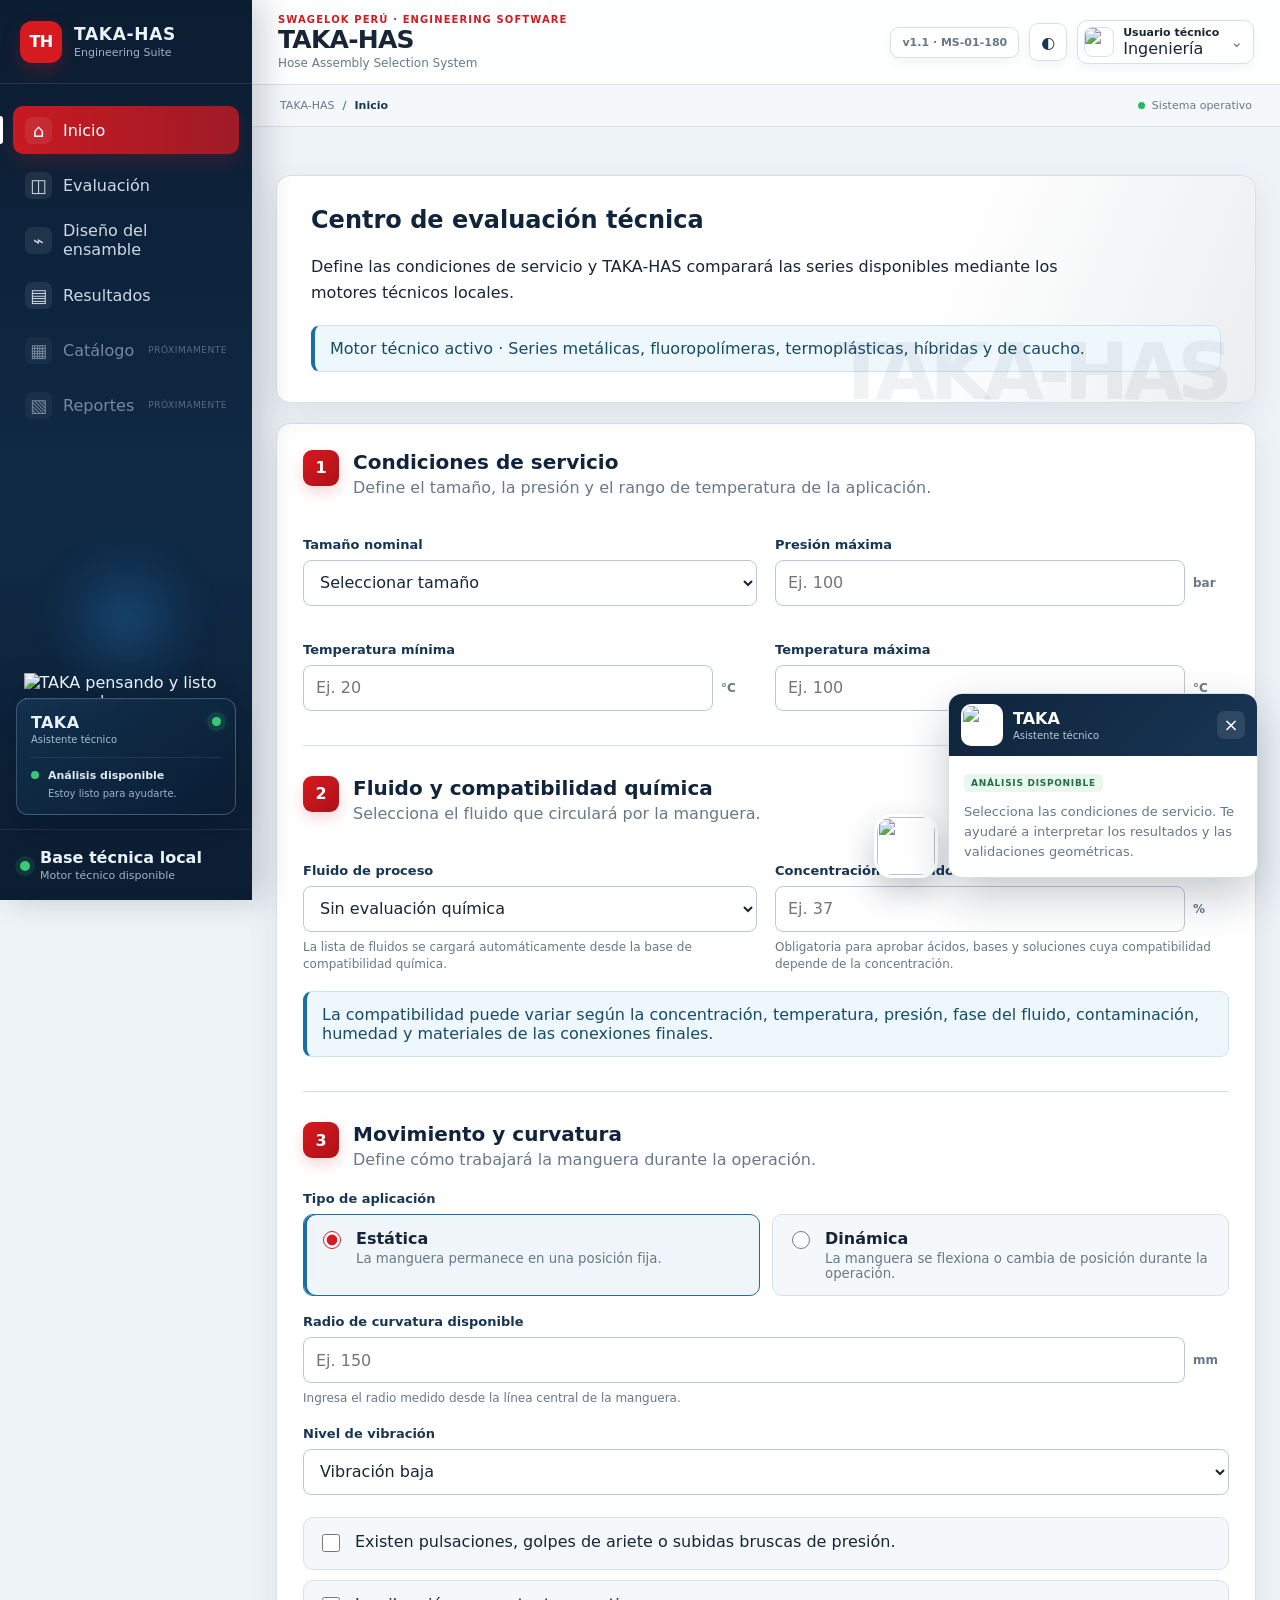
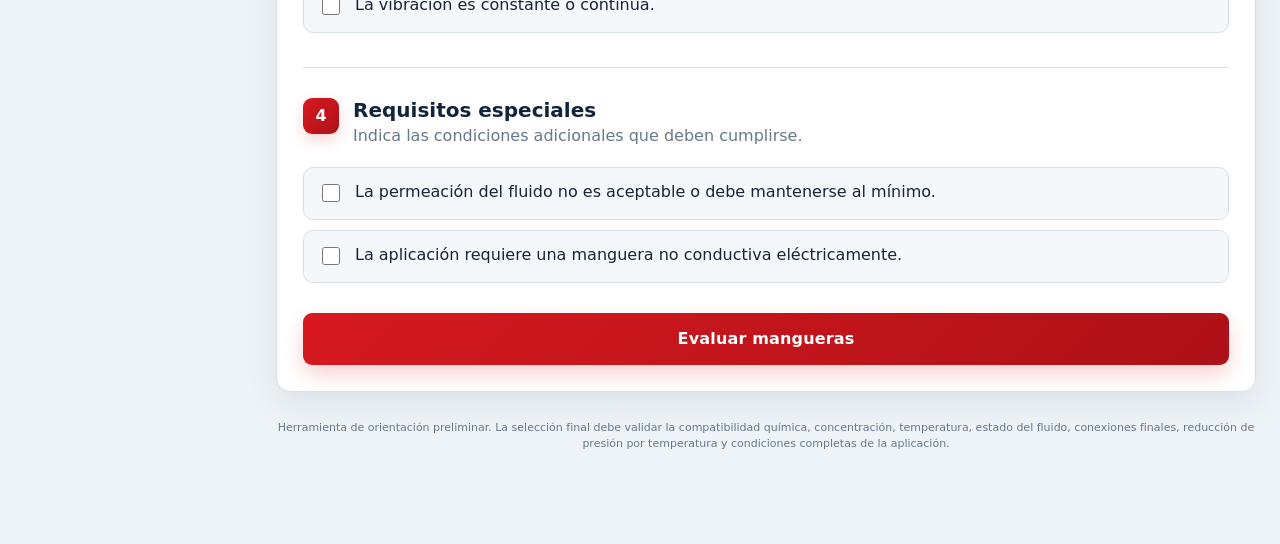
==== index.html @ 210eba78 "Add files via upload" ====
<!DOCTYPE html>
<html lang="es" data-theme="light">
<head>
  <meta charset="UTF-8" />
  <meta name="viewport" content="width=device-width, initial-scale=1.0" />
  <meta name="description" content="TAKA-HAS, sistema profesional para selección y diseño de ensambles de mangueras industriales Swagelok." />
  <title>TAKA-HAS | Hose Assembly Selection System</title>
  <meta name="theme-color" content="#0a1d2f" />
  <meta name="application-name" content="TAKA-HAS" />
  <meta name="apple-mobile-web-app-capable" content="yes" />
  <meta name="apple-mobile-web-app-status-bar-style" content="black-translucent" />
  <meta name="apple-mobile-web-app-title" content="TAKA-HAS" />
  <link rel="manifest" href="manifest.webmanifest" />
  <link rel="icon" href="assets/icons/icon-192.png" sizes="192x192" />
  <link rel="apple-touch-icon" href="assets/icons/icon-192.png" />
  <link rel="stylesheet" href="styles.css" />
</head>
<body>
  <div class="software-shell">
    <aside class="sidebar" aria-label="Navegación principal">
      <div class="sidebar-brand">
        <div class="brand-mark">TH</div>
        <div><strong>TAKA-HAS</strong><span>Engineering Suite</span></div>
      </div>
      <nav class="sidebar-nav">
        <button class="nav-item active" type="button" data-target="dashboard"><span class="nav-icon">⌂</span><span>Inicio</span></button>
        <button class="nav-item" type="button" data-target="hoseForm"><span class="nav-icon">◫</span><span>Evaluación</span></button>
        <button class="nav-item" type="button" data-target="geometryDesigner"><span class="nav-icon">⌁</span><span>Diseño del ensamble</span></button>
        <button class="nav-item" type="button" data-target="summaryCard"><span class="nav-icon">▤</span><span>Resultados</span></button>
        <button class="nav-item nav-item-disabled" type="button" aria-disabled="true"><span class="nav-icon">▦</span><span>Catálogo</span><small>Próximamente</small></button>
        <button class="nav-item nav-item-disabled" type="button" aria-disabled="true"><span class="nav-icon">▧</span><span>Reportes</span><small>Próximamente</small></button>
      </nav>

      <section class="sidebar-assistant" aria-label="TAKA, asistente técnico">
        <div class="sidebar-mascot-wrap">
          <span class="sidebar-mascot-glow" aria-hidden="true"></span>
          <img class="sidebar-mascot" src="assets/taka-thinking.png" alt="TAKA pensando y listo para ayudar" />
        </div>
        <div class="sidebar-assistant-card">
          <div class="sidebar-assistant-title">
            <div><strong>TAKA</strong><span>Asistente técnico</span></div>
            <span class="sidebar-assistant-dot" title="Asistente disponible"></span>
          </div>
          <p><strong>Análisis disponible</strong><span>Estoy listo para ayudarte.</span></p>
        </div>
      </section>

      <div class="sidebar-footer"><span id="sidebarConnectionDot" class="system-dot"></span><div><strong>Base técnica local</strong><span id="sidebarConnectionText">Motor técnico disponible</span></div></div>
    </aside>

    <div class="software-main">
      <header class="topbar">
        <div class="topbar-title">
          <button id="sidebarToggle" class="icon-button mobile-only" type="button" aria-label="Abrir navegación">☰</button>
          <div><p>SWAGELOK PERÚ · ENGINEERING SOFTWARE</p><h1>TAKA-HAS</h1><span>Hose Assembly Selection System</span></div>
        </div>
        <div class="topbar-actions">
          <span class="version-chip">v1.1 · MS-01-180</span>
          <button id="installAppButton" class="install-app-button hidden" type="button" title="Instalar TAKA-HAS">Instalar app</button>
          <button id="themeToggle" class="icon-button" type="button" aria-label="Cambiar tema" title="Cambiar tema">◐</button>
          <div class="user-menu-wrap">
            <button id="userMenuButton" class="user-chip" type="button" aria-haspopup="menu" aria-expanded="false">
              <span class="user-avatar"><img src="assets/taka-assistant.png" alt="Avatar de TAKA" /></span>
              <span class="user-identity"><strong id="userDisplayName">Usuario técnico</strong><span id="userDisplayRole">Ingeniería</span></span>
              <span class="user-chevron" aria-hidden="true">⌄</span>
            </button>
            <div id="userMenu" class="user-menu hidden" role="menu" aria-label="Menú de usuario">
              <div class="user-menu-profile">
                <span class="user-menu-avatar"><img src="assets/taka-assistant.png" alt="" /></span>
                <div><strong id="userMenuName">Usuario técnico</strong><span id="userMenuRole">Ingeniería</span><small>Perfil local de TAKA-HAS</small></div>
              </div>
              <div class="user-menu-separator"></div>
              <button id="editProfileButton" class="user-menu-item" type="button" role="menuitem"><span>◉</span><div><strong>Editar perfil</strong><small>Nombre y área de trabajo</small></div></button>
              <button id="userThemeButton" class="user-menu-item" type="button" role="menuitem"><span>◐</span><div><strong>Tema de interfaz</strong><small id="userThemeLabel">Cambiar a modo oscuro</small></div></button>
              <button id="aboutButton" class="user-menu-item" type="button" role="menuitem"><span>ⓘ</span><div><strong>Acerca de TAKA-HAS</strong><small>Versión y alcance técnico</small></div></button>
            </div>
          </div>
        </div>
      </header>

      <div class="workspace">
        <div class="breadcrumb-bar">
          <div><span>TAKA-HAS</span><b>/</b><strong id="currentModuleLabel">Inicio</strong></div>
          <span id="connectionStatus" class="workspace-status" role="status" aria-live="polite"><i></i><span id="connectionStatusText">Sistema operativo</span></span>
        </div>
        <main class="app-container">
    <section id="dashboard" class="card intro-card workspace-hero">
      <h2>Centro de evaluación técnica</h2>

      <p>
        Define las condiciones de servicio y TAKA-HAS comparará las series disponibles mediante los motores técnicos locales.
      </p>

      <div class="notice">
        Motor técnico activo · Series metálicas, fluoropolímeras, termoplásticas, híbridas y de caucho.
      </div>
    </section>

    <form id="hoseForm" class="card workspace-panel">
      <!-- PASO 1 -->
      <section class="form-section">
        <div class="section-heading">
          <span class="step">1</span>

          <div>
            <h2>Condiciones de servicio</h2>

            <p>
              Define el tamaño, la presión y el rango de temperatura
              de la aplicación.
            </p>
          </div>
        </div>

        <div class="form-grid">
          <div class="field">
            <label for="nominalSize">
              Tamaño nominal
            </label>

            <select
              id="nominalSize"
              name="nominalSize"
              required
            >
              <option value="">
                Seleccionar tamaño
              </option>

              <option value="1/8">
                1/8 pulg.
              </option>

              <option value="1/4">
                1/4 pulg.
              </option>

              <option value="3/8">
                3/8 pulg.
              </option>

              <option value="1/2">
                1/2 pulg.
              </option>

              <option value="3/4">
                3/4 pulg.
              </option>

              <option value="1">
                1 pulg.
              </option>

              <option value="1 1/4">
                1 1/4 pulg.
              </option>

              <option value="1 1/2">
                1 1/2 pulg.
              </option>

              <option value="2">
                2 pulg.
              </option>
            </select>
          </div>

          <div class="field">
            <label for="pressure">
              Presión máxima
            </label>

            <div class="input-unit">
              <input
                id="pressure"
                name="pressure"
                type="number"
                min="0"
                step="0.1"
                placeholder="Ej. 100"
                required
              />

              <span>bar</span>
            </div>
          </div>

          <div class="field">
            <label for="minimumTemperature">
              Temperatura mínima
            </label>

            <div class="input-unit">
              <input
                id="minimumTemperature"
                name="minimumTemperature"
                type="number"
                step="0.1"
                placeholder="Ej. 20"
                required
              />

              <span>°C</span>
            </div>
          </div>

          <div class="field">
            <label for="maximumTemperature">
              Temperatura máxima
            </label>

            <div class="input-unit">
              <input
                id="maximumTemperature"
                name="maximumTemperature"
                type="number"
                step="0.1"
                placeholder="Ej. 100"
                required
              />

              <span>°C</span>
            </div>
          </div>
        </div>
      </section>

      <!-- PASO 2 -->
      <section class="form-section">
        <div class="section-heading">
          <span class="step">2</span>

          <div>
            <h2>Fluido y compatibilidad química</h2>

            <p>
              Selecciona el fluido que circulará por la manguera.
            </p>
          </div>
        </div>

        <div class="form-grid">
          <div class="field">
            <label for="fluid">
              Fluido de proceso
            </label>

            <select
              id="fluid"
              name="fluid"
            >
              <option value="">
                Sin evaluación química
              </option>
            </select>

            <p class="field-help">
              La lista de fluidos se cargará automáticamente desde
              la base de compatibilidad química.
            </p>
          </div>

          <div class="field">
            <label for="concentration">
              Concentración del fluido (opcional)
            </label>

            <div class="input-unit">
              <input
                id="concentration"
                name="concentration"
                type="number"
                min="0"
                max="100"
                step="0.1"
                placeholder="Ej. 37"
              />

              <span>%</span>
            </div>

            <p class="field-help">
              Obligatoria para aprobar ácidos, bases y soluciones
              cuya compatibilidad depende de la concentración.
            </p>
          </div>
        </div>

        <div class="notice">
          La compatibilidad puede variar según la concentración,
          temperatura, presión, fase del fluido, contaminación,
          humedad y materiales de las conexiones finales.
        </div>
      </section>

      <!-- PASO 3 -->
      <section class="form-section">
        <div class="section-heading">
          <span class="step">3</span>

          <div>
            <h2>Movimiento y curvatura</h2>

            <p>
              Define cómo trabajará la manguera durante la operación.
            </p>
          </div>
        </div>

        <div class="field">
          <label>
            Tipo de aplicación
          </label>

          <div class="radio-grid">
            <label class="selection-option">
              <input
                type="radio"
                name="applicationType"
                value="static"
                checked
              />

              <span>
                <strong>Estática</strong>

                <small>
                  La manguera permanece en una posición fija.
                </small>
              </span>
            </label>

            <label class="selection-option">
              <input
                type="radio"
                name="applicationType"
                value="dynamic"
              />

              <span>
                <strong>Dinámica</strong>

                <small>
                  La manguera se flexiona o cambia de posición
                  durante la operación.
                </small>
              </span>
            </label>
          </div>
        </div>

        <div class="field">
          <label for="availableRadius">
            Radio de curvatura disponible
          </label>

          <div class="input-unit">
            <input
              id="availableRadius"
              name="availableRadius"
              type="number"
              min="0.1"
              step="0.1"
              placeholder="Ej. 150"
              required
            />

            <span>mm</span>
          </div>

          <p class="field-help">
            Ingresa el radio medido desde la línea central de la
            manguera.
          </p>
        </div>

        <div class="field">
          <label for="vibrationLevel">
            Nivel de vibración
          </label>

          <select
            id="vibrationLevel"
            name="vibrationLevel"
          >
            <option value="none">
              Sin vibración apreciable
            </option>

            <option value="low" selected>
              Vibración baja
            </option>

            <option value="moderate">
              Vibración moderada
            </option>

            <option value="high">
              Vibración alta
            </option>

            <option value="unknown">
              Nivel desconocido
            </option>
          </select>
        </div>

        <div class="checkbox-grid">
          <label class="checkbox-option">
            <input
              id="hasPulsation"
              name="hasPulsation"
              type="checkbox"
            />

            <span>
              Existen pulsaciones, golpes de ariete o subidas
              bruscas de presión.
            </span>
          </label>

          <label class="checkbox-option">
            <input
              id="continuousVibration"
              name="continuousVibration"
              type="checkbox"
            />

            <span>
              La vibración es constante o continua.
            </span>
          </label>
        </div>
      </section>

      <!-- PASO 4 -->
      <section class="form-section">
        <div class="section-heading">
          <span class="step">4</span>

          <div>
            <h2>Requisitos especiales</h2>

            <p>
              Indica las condiciones adicionales que deben cumplirse.
            </p>
          </div>
        </div>

        <div class="checkbox-grid">
          <label class="checkbox-option">
            <input
              id="lowPermeation"
              name="lowPermeation"
              type="checkbox"
            />

            <span>
              La permeación del fluido no es aceptable o debe
              mantenerse al mínimo.
            </span>
          </label>

          <label class="checkbox-option">
            <input
              id="requiresNonConductive"
              name="requiresNonConductive"
              type="checkbox"
            />

            <span>
              La aplicación requiere una manguera no conductiva
              eléctricamente.
            </span>
          </label>
        </div>
      </section>

      <button
        class="primary-button"
        type="submit"
      >
        Evaluar mangueras
      </button>
    </form>

    <section
      id="summaryCard"
      class="card hidden workspace-panel"
    >
      <div class="summary-header">
        <div>
          <p class="eyebrow">
            Resultado de la evaluación
          </p>

          <h2 id="summaryTitle">
            Resultados
          </h2>
        </div>

        <span
          id="candidateCount"
          class="candidate-count"
        ></span>
      </div>

      <div id="globalWarnings"></div>

      <div
        id="resultsContainer"
        class="results-container"
      ></div>
    </section>


    <section id="geometryDesigner" class="card hidden geometry-designer workspace-panel">
      <div class="summary-header">
        <div>
          <p class="eyebrow">Diseño del ensamblaje</p>
          <h2>Forma de instalación y longitud</h2>
          <p id="geometrySelectedHose" class="result-description"></p>
        </div>
        <button id="closeGeometryDesigner" class="secondary-button" type="button">Cerrar</button>
      </div>

      <div class="geometry-layout">
        <div class="geometry-controls">
          <div class="field">
            <label for="geometryRouteType">Tipo de recorrido</label>
            <select id="geometryRouteType">
              <option value="straight">Recta</option>
              <option value="elbow90" selected>Curva de 90°</option>
              <option value="u180">Curva en U de 180°</option>
            </select>
          </div>

          <div class="form-grid">
            <div class="field">
              <label for="geometryEndA">Dimensión A del terminal 1</label>
              <div class="input-unit"><input id="geometryEndA" type="number" min="0" step="0.1" value="0"><span>mm</span></div>
              <p class="field-help">Longitud rígida desde la cara de conexión 1 hasta el inicio de la parte flexible.</p>
            </div>
            <div class="field">
              <label for="geometryEndB">Dimensión A del terminal 2</label>
              <div class="input-unit"><input id="geometryEndB" type="number" min="0" step="0.1" value="0"><span>mm</span></div>
              <p class="field-help">Longitud rígida desde la cara de conexión 2 hasta el inicio de la parte flexible.</p>
            </div>
          </div>

          <div id="geometryRouteFields"></div>

          <div class="form-grid">
            <div id="geometryRadiusField" class="field">
              <label for="geometryRadius">Radio de instalación sobre la línea central</label>
              <div class="input-unit"><input id="geometryRadius" type="number" min="0.1" step="0.1"><span>mm</span></div>
              <p class="field-help">Para una curva de 90°, es el radio medido hasta la línea central de la manguera.</p>
            </div>
            <div class="field">
              <label for="geometryIncrement">Incremento comercial</label>
              <div class="input-unit"><input id="geometryIncrement" type="number" min="1" step="1" value="10"><span>mm</span></div>
            </div>
          </div>

          <button id="calculateGeometry" class="primary-button geometry-calculate" type="button">Calcular longitud</button>
        </div>

        <div class="geometry-visual">
          <svg id="geometrySvg" viewBox="0 0 620 360" role="img" aria-label="Esquema del recorrido de la manguera"></svg>
          <div id="geometryResult" class="geometry-result" aria-live="polite"></div>
        </div>
      </div>
    </section>


    <footer>
      <p>
        Herramienta de orientación preliminar. La selección final debe
        validar la compatibilidad química, concentración, temperatura,
        estado del fluido, conexiones finales, reducción de presión por
        temperatura y condiciones completas de la aplicación.
      </p>
    </footer>
        </main>
      </div>
    </div>


    <dialog id="profileDialog" class="software-dialog" aria-labelledby="profileDialogTitle">
      <form id="profileForm" method="dialog">
        <div class="dialog-header">
          <div class="dialog-title-group">
            <span class="dialog-avatar"><img src="assets/taka-assistant.png" alt="TAKA" /></span>
            <div><p>PERFIL LOCAL</p><h2 id="profileDialogTitle">Usuario de TAKA-HAS</h2></div>
          </div>
          <button class="dialog-close" type="button" data-close-dialog="profileDialog" aria-label="Cerrar">×</button>
        </div>
        <div class="dialog-body">
          <label class="dialog-field" for="profileName"><span>Nombre mostrado</span><input id="profileName" maxlength="40" autocomplete="name" required /></label>
          <label class="dialog-field" for="profileRole"><span>Área o especialidad</span><input id="profileRole" maxlength="40" placeholder="Ej. Ingeniería de aplicaciones" required /></label>
          <p class="dialog-help">Estos datos se guardan únicamente en este navegador y no requieren una cuenta.</p>
        </div>
        <div class="dialog-actions"><button class="secondary-button" type="button" data-close-dialog="profileDialog">Cancelar</button><button class="primary-button dialog-primary" type="submit">Guardar perfil</button></div>
      </form>
    </dialog>

    <dialog id="aboutDialog" class="software-dialog" aria-labelledby="aboutDialogTitle">
      <div class="dialog-header">
        <div class="dialog-title-group"><span class="dialog-product-mark">TH</span><div><p>ENGINEERING SOFTWARE</p><h2 id="aboutDialogTitle">TAKA-HAS</h2></div></div>
        <button class="dialog-close" type="button" data-close-dialog="aboutDialog" aria-label="Cerrar">×</button>
      </div>
      <div class="dialog-body about-content">
        <strong>Hose Assembly Selection System</strong>
        <p>Herramienta local para evaluación preliminar y diseño geométrico de ensambles de mangueras industriales Swagelok.</p>
        <dl><div><dt>Versión</dt><dd>1.0</dd></div><div><dt>Base técnica</dt><dd>MS-01-180</dd></div><div><dt>Procesamiento</dt><dd>Local, sin conexión</dd></div></dl>
        <p class="dialog-help">La selección final debe ser validada por personal competente considerando todas las condiciones reales de servicio.</p>
      </div>
      <div class="dialog-actions"><button class="primary-button dialog-primary" type="button" data-close-dialog="aboutDialog">Entendido</button></div>
    </dialog>

    <aside id="technicalAssistant" class="assistant-panel" aria-live="polite">
      <button id="assistantToggle" class="assistant-handle" type="button" aria-label="Abrir asistente técnico"><img src="assets/taka-assistant.png" alt="" /></button>
      <div class="assistant-card">
        <div class="assistant-header">
          <img src="assets/taka-assistant.png" alt="TAKA, asistente técnico" />
          <div><strong>TAKA</strong><span>Asistente técnico</span></div>
          <button id="assistantClose" type="button" aria-label="Cerrar asistente">×</button>
        </div>
        <div class="assistant-body">
          <span class="assistant-status">ANÁLISIS DISPONIBLE</span>
          <p id="assistantMessage">Selecciona las condiciones de servicio. Te ayudaré a interpretar los resultados y las validaciones geométricas.</p>
        </div>
      </div>
    </aside>
  </div>
  <div id="updateToast" class="update-toast hidden" role="status"><span>Hay una nueva versión de TAKA-HAS disponible.</span><button id="reloadAppButton" type="button">Actualizar</button></div>
  <script type="module" src="app.js"></script>
</body>
</html>
---- styles.css ----
:root {
  font-family: Inter, ui-sans-serif, system-ui, -apple-system, BlinkMacSystemFont, "Segoe UI", sans-serif;
  color: #172536;
  background: #e9eef4;
  --swagelok-red: #d71920;
  --swagelok-red-dark: #ad1117;
  --navy: #10243b;
  --navy-2: #173554;
  --blue: #176fa6;
  --green: #15803d;
  --yellow: #a86f00;
  --red: #c53030;
  --border: #d7e0e8;
  --muted: #66788a;
  --surface: #ffffff;
  --surface-2: #f5f8fb;
  --canvas: #eef3f7;
  --shadow: 0 12px 32px rgba(14, 33, 54, .08);
  --sidebar-width: 252px;
  color-scheme: light;
}

html[data-theme="dark"] {
  color: #e6edf5;
  background: #0d1723;
  --navy: #081321;
  --navy-2: #14283e;
  --border: #2a3c4f;
  --muted: #9cb0c2;
  --surface: #142131;
  --surface-2: #19293b;
  --canvas: #0d1723;
  --shadow: 0 12px 32px rgba(0,0,0,.25);
  color-scheme: dark;
}

* { box-sizing: border-box; }
html { scroll-behavior: smooth; }
body { min-height: 100vh; margin: 0; background: var(--canvas); }
button, input, select, textarea { font: inherit; }
button { -webkit-tap-highlight-color: transparent; }

.software-shell { min-height: 100vh; display: grid; grid-template-columns: var(--sidebar-width) minmax(0,1fr); }
.sidebar { position: fixed; inset: 0 auto 0 0; z-index: 40; width: var(--sidebar-width); display: flex; flex-direction: column; color: #eaf2fa; background: linear-gradient(180deg,#0b1d31 0%,#102a46 58%,#0b1d31 100%); box-shadow: 12px 0 30px rgba(4,17,31,.18); }
.sidebar-brand { min-height: 84px; display: flex; align-items: center; gap: 12px; padding: 18px 20px; border-bottom: 1px solid rgba(255,255,255,.1); }
.brand-mark { width: 42px; height: 42px; display: grid; place-items: center; border-radius: 12px; background: var(--swagelok-red); color: #fff; font-weight: 900; letter-spacing: -.04em; box-shadow: 0 8px 18px rgba(215,25,32,.25); }
.sidebar-brand strong,.sidebar-brand span,.sidebar-footer strong,.sidebar-footer span { display: block; }
.sidebar-brand strong { font-size: 17px; letter-spacing: .04em; }
.sidebar-brand span,.sidebar-footer span { margin-top: 2px; color: #9fb4c8; font-size: 11px; }
.sidebar-nav { display: grid; gap: 7px; padding: 22px 13px; }
.nav-item { position: relative; width: 100%; min-height: 48px; display: grid; grid-template-columns: 30px 1fr auto; align-items: center; gap: 8px; padding: 0 12px; border: 0; border-radius: 10px; color: #cdd9e5; background: transparent; text-align: left; cursor: pointer; transition: .2s ease; }
.nav-item:hover { color: #fff; background: rgba(255,255,255,.08); transform: translateX(2px); }
.nav-item.active { color: #fff; background: linear-gradient(90deg,rgba(215,25,32,.92),rgba(215,25,32,.72)); box-shadow: 0 8px 18px rgba(215,25,32,.18); }
.nav-item.active::before { content:""; position:absolute; left:-13px; width:3px; height:28px; border-radius:0 5px 5px 0; background:#fff; }
.nav-icon { display:grid; place-items:center; width:27px; height:27px; border-radius:7px; background:rgba(255,255,255,.08); font-size:18px; }
.nav-item small { color:#8fa5b9; font-size:9px; text-transform:uppercase; letter-spacing:.06em; }
.nav-item-disabled { opacity:.55; cursor:default; }
.nav-item-disabled:hover { transform:none; background:transparent; }
.sidebar-footer { margin-top:auto; display:flex; align-items:center; gap:10px; padding:18px 20px; border-top:1px solid rgba(255,255,255,.09); }
.system-dot { width:10px; height:10px; border-radius:50%; background:#38c978; box-shadow:0 0 0 5px rgba(56,201,120,.12); }

.software-main { grid-column:2; min-width:0; }
.topbar { position:sticky; top:0; z-index:30; min-height:84px; display:flex; align-items:center; justify-content:space-between; gap:20px; padding:14px 26px; border-bottom:1px solid var(--border); background:color-mix(in srgb,var(--surface) 94%,transparent); backdrop-filter:blur(16px); }
.topbar-title { display:flex; align-items:center; gap:12px; }
.topbar-title p { margin:0 0 2px; color:var(--swagelok-red); font-size:10px; font-weight:900; letter-spacing:.11em; }
.topbar-title h1 { margin:0; font-size:25px; line-height:1; letter-spacing:-.03em; }
.topbar-title span { display:block; margin-top:4px; color:var(--muted); font-size:12px; }
.topbar-actions { display:flex; align-items:center; gap:10px; }
.version-chip,.user-chip,.icon-button { border:1px solid var(--border); background:var(--surface); box-shadow:0 4px 12px rgba(16,36,59,.05); }
.version-chip { padding:8px 11px; border-radius:9px; color:var(--muted); font-size:11px; font-weight:700; }
.icon-button { width:38px; height:38px; display:grid; place-items:center; border-radius:9px; color:var(--navy-2); cursor:pointer; }
html[data-theme="dark"] .icon-button { color:#dce7f0; }
.user-chip { display:flex; align-items:center; gap:9px; padding:5px 10px 5px 6px; border-radius:10px; }
.user-avatar { width:30px; height:30px; display:grid; place-items:center; border-radius:8px; background:var(--navy); color:#fff; font-size:11px; font-weight:900; }
.user-chip strong,.user-chip span { display:block; }
.user-chip strong { font-size:11px; }
.user-chip div span { margin-top:2px; color:var(--muted); font-size:9px; }
.mobile-only { display:none; }

.workspace { min-height:calc(100vh - 84px); }
.breadcrumb-bar { min-height:42px; display:flex; align-items:center; justify-content:space-between; gap:16px; padding:0 28px; border-bottom:1px solid var(--border); background:var(--surface-2); color:var(--muted); font-size:11px; }
.breadcrumb-bar div { display:flex; gap:8px; align-items:center; }
.breadcrumb-bar strong { color:var(--navy-2); }
html[data-theme="dark"] .breadcrumb-bar strong { color:#dce7f0; }
.workspace-status { display:flex; align-items:center; gap:7px; }
.workspace-status i { width:7px; height:7px; border-radius:50%; background:#25b864; }

.app-container { width:min(100% - 48px,1280px); margin:0 auto; padding:28px 0 80px; }
.card { margin-top:20px; padding:26px; border:1px solid var(--border); border-radius:14px; background:var(--surface); box-shadow:var(--shadow); }
.workspace-panel { scroll-margin-top:145px; }
.workspace-hero { position:relative; overflow:hidden; padding:30px 34px; background:linear-gradient(112deg,var(--surface) 0%,var(--surface) 65%,color-mix(in srgb,var(--navy) 8%,var(--surface)) 100%); }
.workspace-hero::after { content:"TAKA-HAS"; position:absolute; right:28px; bottom:-15px; color:color-mix(in srgb,var(--navy) 6%,transparent); font-size:78px; font-weight:900; letter-spacing:-.08em; pointer-events:none; }
.card h2 { margin-top:0; color:var(--navy); }
html[data-theme="dark"] .card h2 { color:#f0f5fa; }
.intro-card p { max-width:770px; line-height:1.65; }
.notice { margin-top:18px; padding:13px 15px; border:1px solid #c9e3f2; border-left:4px solid var(--blue); border-radius:9px; background:#edf7fc; color:#174b66; }
html[data-theme="dark"] .notice { border-color:#31506a; background:#162d40; color:#bcd7e8; }

.form-section + .form-section { margin-top:34px; padding-top:30px; border-top:1px solid var(--border); }
.section-heading { display:flex; align-items:flex-start; gap:14px; margin-bottom:22px; }
.section-heading h2 { margin:0 0 4px; font-size:20px; }
.section-heading p { margin:0; color:var(--muted); }
.step { display:grid; flex:0 0 36px; width:36px; height:36px; place-items:center; border-radius:9px; background:linear-gradient(135deg,var(--swagelok-red),var(--swagelok-red-dark)); color:#fff; font-weight:900; box-shadow:0 6px 14px rgba(215,25,32,.18); }
.form-grid { display:grid; grid-template-columns:repeat(2,minmax(0,1fr)); gap:18px; }
.field { margin-top:18px; }
.field > label { display:block; margin-bottom:8px; color:var(--navy-2); font-size:13px; font-weight:800; }
html[data-theme="dark"] .field > label { color:#dce7f0; }
input,select,textarea { width:100%; min-height:46px; padding:0 12px; border:1px solid #bcc9d5; border-radius:8px; background:var(--surface); color:inherit; transition:.18s ease; }
input:hover,select:hover { border-color:#8fa4b7; }
input:focus,select:focus,textarea:focus { border-color:var(--blue); outline:3px solid rgba(23,111,166,.14); box-shadow:0 0 0 1px var(--blue); }
.input-unit { display:flex; align-items:center; gap:8px; }
.input-unit span { min-width:36px; color:var(--muted); font-size:12px; font-weight:700; }
.field-help { margin:7px 0 0; color:var(--muted); font-size:12px; line-height:1.45; }
.radio-grid { display:grid; grid-template-columns:repeat(2,minmax(0,1fr)); gap:12px; }
.selection-option,.checkbox-option { display:flex; align-items:flex-start; gap:12px; padding:14px; border:1px solid var(--border); border-radius:10px; background:var(--surface-2); cursor:pointer; transition:.18s ease; }
.selection-option:hover,.checkbox-option:hover { border-color:#90a6b9; transform:translateY(-1px); box-shadow:0 5px 14px rgba(12,35,58,.06); }
.selection-option:has(input:checked),.checkbox-option:has(input:checked) { border-color:var(--blue); background:color-mix(in srgb,var(--blue) 7%,var(--surface)); box-shadow:inset 3px 0 0 var(--blue); }
.selection-option input,.checkbox-option input { flex:0 0 18px; width:18px; min-height:18px; height:18px; margin-top:2px; accent-color:var(--swagelok-red); }
.selection-option span { display:grid; gap:3px; }
.selection-option small { color:var(--muted); }
.checkbox-grid { display:grid; gap:10px; margin-top:22px; }
.primary-button { width:100%; min-height:52px; margin-top:30px; border:0; border-radius:9px; background:linear-gradient(135deg,var(--swagelok-red),var(--swagelok-red-dark)); color:#fff; font-weight:900; letter-spacing:.01em; cursor:pointer; box-shadow:0 9px 20px rgba(215,25,32,.2); transition:.2s ease; }
.primary-button:hover { transform:translateY(-1px); box-shadow:0 12px 24px rgba(215,25,32,.27); }
.primary-button:disabled { opacity:.55; cursor:wait; transform:none; }
.secondary-button { min-height:42px; padding:0 15px; border:1px solid var(--swagelok-red); border-radius:8px; background:var(--surface); color:var(--swagelok-red); font-weight:850; cursor:pointer; }
.secondary-button:hover { background:color-mix(in srgb,var(--swagelok-red) 6%,var(--surface)); }

.summary-header,.result-header { display:flex; align-items:flex-start; justify-content:space-between; gap:18px; }
.eyebrow,.series-label { margin:0 0 6px; color:var(--swagelok-red); font-size:11px; font-weight:900; letter-spacing:.1em; text-transform:uppercase; }
.candidate-count { padding:8px 12px; border:1px solid var(--border); border-radius:8px; background:var(--surface-2); font-size:12px; font-weight:800; }
.alert { margin-top:18px; padding:14px; border-radius:9px; line-height:1.5; }
.alert-warning { border:1px solid #f0d990; background:#fff7dc; color:#71510a; }
.alert-danger { background:#fdeaea; color:#8a2020; }
.results-container { display:grid; grid-template-columns:repeat(2,minmax(0,1fr)); gap:16px; margin-top:22px; align-items:start; }
.hose-result { position:relative; overflow:hidden; padding:21px; border:1px solid var(--border); border-top-width:4px; border-radius:12px; background:var(--surface); box-shadow:0 8px 20px rgba(15,35,56,.06); }
.hose-result::after { content:""; position:absolute; inset:0 0 auto; height:3px; opacity:.16; }
.hose-result--accepted { border-top-color:var(--green); }
.hose-result--review { border-top-color:var(--yellow); }
.hose-result--rejected { border-top-color:var(--red); opacity:.84; }
.result-header h3 { margin:0; font-size:22px; color:var(--navy); }
html[data-theme="dark"] .result-header h3 { color:#edf4fa; }
.result-header > div:last-child { text-align:right; }
.result-header > div:last-child p { margin:8px 0 0; font-size:18px; }
.status-badge { display:inline-flex; align-items:center; padding:6px 9px; border-radius:7px; font-size:11px; font-weight:900; }
.status-badge--accepted { background:#def7e7; color:#126333; }
.status-badge--review { background:#fff2c7; color:#785500; }
.status-badge--rejected { background:#fde2e2; color:#942424; }
.result-description { color:var(--muted); line-height:1.55; }
.technical-grid { display:grid; grid-template-columns:repeat(3,1fr); gap:8px; margin:18px 0; }
.technical-grid div { padding:11px; border:1px solid var(--border); border-radius:8px; background:var(--surface-2); }
.technical-grid span { display:block; margin-bottom:4px; color:var(--muted); font-size:10px; text-transform:uppercase; letter-spacing:.05em; }
.construction { padding:12px 14px; border:1px solid var(--border); border-radius:8px; background:var(--surface-2); }
.construction p { margin:5px 0; font-size:13px; }
.checks-list { display:grid; gap:8px; margin-top:16px; }
.check-row { display:flex; align-items:flex-start; gap:10px; padding:11px; border:1px solid transparent; border-radius:8px; }
.check-row p { margin:4px 0 0; color:var(--muted); font-size:12px; line-height:1.45; }
.check-icon { display:grid; flex:0 0 24px; width:24px; height:24px; place-items:center; border-radius:7px; color:#fff; font-weight:900; }
.check-row--pass { background:#f0faf4; border-color:#d4eedc; }
.check-row--pass .check-icon { background:var(--green); }
.check-row--review { background:#fff9e7; border-color:#f5e7ad; }
.check-row--review .check-icon { background:var(--yellow); }
.check-row--fail { background:#fff1f1; border-color:#f1d0d0; }
.check-row--fail .check-icon { background:var(--red); }
html[data-theme="dark"] .check-row--pass { background:#153425; border-color:#28523b; }
html[data-theme="dark"] .check-row--review { background:#382e16; border-color:#5a4820; }
html[data-theme="dark"] .check-row--fail { background:#3b2023; border-color:#603036; }
.reason-box,.warning-box { margin-top:14px; padding:13px 15px; border-radius:8px; font-size:13px; }
.reason-box { background:#edf8f1; color:#245f3b; }
.warning-box { background:#fff4d6; color:#6f5312; }
.reason-box h4,.warning-box h4 { margin:0 0 8px; }
.reason-box li,.warning-box li { margin-bottom:6px; line-height:1.45; }
.geometry-open-button { width:100%; margin-top:16px; }

.geometry-layout { display:grid; grid-template-columns:minmax(340px,.82fr) minmax(0,1.35fr); gap:22px; margin-top:22px; }
.geometry-controls { min-width:0; padding:18px; border:1px solid var(--border); border-radius:12px; background:var(--surface-2); }
.geometry-visual { min-width:0; padding:16px; border:1px solid var(--border); border-radius:12px; background:#0e1c2a; }
.geometry-visual::before { content:"TAKA-HAS CAD VIEWPORT"; display:block; margin-bottom:10px; color:#8ca4b8; font-size:9px; font-weight:900; letter-spacing:.12em; }
.geometry-calculate { margin-top:22px; }
.geometry-visual svg { display:block; width:100%; min-height:360px; border:1px solid #31465a; border-radius:9px; background-color:#f8fbfd; background-image:linear-gradient(#dfe7ee 1px,transparent 1px),linear-gradient(90deg,#dfe7ee 1px,transparent 1px),linear-gradient(#edf2f6 1px,transparent 1px),linear-gradient(90deg,#edf2f6 1px,transparent 1px); background-size:50px 50px,50px 50px,10px 10px,10px 10px; box-shadow:inset 0 0 0 1px rgba(255,255,255,.35); }
.geometry-result { margin-top:14px; color:#d7e4ef; }
.geometry-status { padding:12px 14px; border-radius:8px; font-weight:900; }
.geometry-status--pass { background:#def7e7; color:#126333; }
.geometry-status--fail { background:#fde2e2; color:#942424; }
.geometry-metrics { display:grid; grid-template-columns:repeat(2,minmax(0,1fr)); gap:8px; margin-top:10px; }
.geometry-metrics div { padding:11px; border:1px solid #344a5f; border-radius:8px; background:#17283a; }
.geometry-metrics span { display:block; margin-bottom:4px; color:#94a9bb; font-size:10px; text-transform:uppercase; }
.geometry-explanation { margin-top:16px; padding:12px 14px; border:1px solid #c9e3f2; border-left:4px solid var(--blue); border-radius:8px; background:#edf7fc; color:#174b66; }
html[data-theme="dark"] .geometry-explanation { border-color:#31506a; background:#162d40; color:#bcd7e8; }
.geometry-explanation p { margin:5px 0 0; line-height:1.45; }
.geometry-calculated-value { margin-top:12px; padding:11px 13px; border:1px dashed #9fb2c2; border-radius:8px; background:var(--surface); font-weight:900; }
.geometry-visual svg text { font-family:Inter,ui-sans-serif,system-ui,sans-serif; font-size:13px; }
.geometry-validation-list { display:grid; gap:8px; margin:12px 0 16px; }
.geometry-validation { display:flex; align-items:center; justify-content:space-between; gap:16px; padding:10px 12px; border-radius:8px; font-size:12px; }
.geometry-validation--pass { background:#163627; color:#a7e3bc; }
.geometry-validation--fail { background:#412126; color:#ffb5bc; }
.geometry-validation span { text-align:right; }

.assistant-panel { position:fixed; right:22px; bottom:22px; z-index:60; display:flex; align-items:flex-end; gap:10px; }
.assistant-handle { width:64px; height:64px; padding:0; overflow:hidden; border:3px solid #fff; border-radius:18px; background:#fff; box-shadow:0 14px 32px rgba(10,31,52,.25); cursor:pointer; }
.assistant-handle img { width:100%; height:100%; object-fit:cover; object-position:50% 15%; }
.assistant-card { width:310px; overflow:hidden; border:1px solid var(--border); border-radius:14px; background:var(--surface); box-shadow:0 18px 45px rgba(8,25,43,.23); transform-origin:bottom right; transition:.2s ease; }
.assistant-panel.collapsed .assistant-card { opacity:0; transform:scale(.92) translateY(12px); pointer-events:none; width:0; }
.assistant-header { display:grid; grid-template-columns:42px 1fr 28px; align-items:center; gap:10px; padding:10px 12px; background:linear-gradient(135deg,var(--navy),var(--navy-2)); color:#fff; }
.assistant-header img { width:42px; height:42px; object-fit:cover; object-position:50% 15%; border:2px solid rgba(255,255,255,.8); border-radius:10px; background:#fff; }
.assistant-header strong,.assistant-header span { display:block; }
.assistant-header span { margin-top:2px; color:#b9c9d8; font-size:10px; }
.assistant-header button { width:28px; height:28px; border:0; border-radius:7px; background:rgba(255,255,255,.1); color:#fff; font-size:18px; cursor:pointer; }
.assistant-body { padding:15px; }
.assistant-status { display:inline-block; padding:4px 7px; border-radius:5px; background:#e9f7ef; color:#237043; font-size:9px; font-weight:900; letter-spacing:.08em; }
.assistant-body p { margin:10px 0 0; color:var(--muted); font-size:13px; line-height:1.55; }

footer { margin-top:28px; color:var(--muted); font-size:11px; line-height:1.5; text-align:center; }
.hidden { display:none !important; }

@media (max-width:1050px) {
  .results-container { grid-template-columns:1fr; }
  .geometry-layout { grid-template-columns:1fr; }
  .geometry-visual svg { min-height:330px; }
}
@media (max-width:820px) {
  :root { --sidebar-width:0px; }
  .software-shell { display:block; }
  .software-main { grid-column:auto; }
  .sidebar { width:252px; transform:translateX(-105%); transition:.22s ease; }
  body.sidebar-open .sidebar { transform:translateX(0); }
  .mobile-only { display:grid; }
  .topbar { padding:12px 16px; }
  .version-chip,.user-chip { display:none; }
  .breadcrumb-bar { padding:0 16px; }
  .app-container { width:min(100% - 24px,1280px); padding-top:18px; }
  .assistant-panel { right:12px; bottom:12px; }
}
@media (max-width:700px) {
  .card { padding:18px; border-radius:11px; }
  .form-grid,.radio-grid,.technical-grid { grid-template-columns:1fr; }
  .summary-header,.result-header { display:grid; }
  .result-header > div:last-child { text-align:left; }
  .geometry-metrics { grid-template-columns:1fr; }
  .geometry-validation { align-items:flex-start; flex-direction:column; gap:4px; }
  .geometry-validation span { text-align:left; }
  .assistant-card { width:min(300px,calc(100vw - 92px)); }
  .workspace-hero::after { display:none; }
}

/* Perfil local y menú de usuario */
.user-menu-wrap { position:relative; }
.user-chip { appearance:none; color:inherit; cursor:pointer; text-align:left; transition:.18s ease; }
.user-chip:hover,.user-chip[aria-expanded="true"] { border-color:#9fb2c3; background:var(--surface-2); box-shadow:0 8px 20px rgba(16,36,59,.10); }
.user-avatar { overflow:hidden; padding:0; background:#fff; border:1px solid var(--border); }
.user-avatar img,.user-menu-avatar img,.dialog-avatar img { width:100%; height:100%; object-fit:cover; object-position:50% 16%; }
.user-identity { min-width:92px; }
.user-chevron { margin-left:2px; color:var(--muted); font-size:15px; transition:.18s ease; }
.user-chip[aria-expanded="true"] .user-chevron { transform:rotate(180deg); }
.user-menu { position:absolute; top:calc(100% + 9px); right:0; z-index:80; width:286px; overflow:hidden; border:1px solid var(--border); border-radius:13px; background:var(--surface); box-shadow:0 20px 46px rgba(8,25,43,.20); animation:userMenuIn .16s ease-out; }
@keyframes userMenuIn { from { opacity:0; transform:translateY(-5px) scale(.98); } to { opacity:1; transform:none; } }
.user-menu-profile { display:flex; align-items:center; gap:12px; padding:15px; background:linear-gradient(135deg,color-mix(in srgb,var(--navy) 7%,var(--surface)),var(--surface)); }
.user-menu-avatar { width:48px; height:48px; flex:0 0 48px; overflow:hidden; border:2px solid #fff; border-radius:12px; background:#fff; box-shadow:0 4px 12px rgba(13,35,56,.14); }
.user-menu-profile strong,.user-menu-profile span,.user-menu-profile small { display:block; }
.user-menu-profile strong { color:var(--navy); font-size:13px; }
html[data-theme="dark"] .user-menu-profile strong { color:#edf4fa; }
.user-menu-profile span { margin-top:2px; color:var(--muted); font-size:11px; }
.user-menu-profile small { margin-top:5px; color:var(--muted); font-size:9px; text-transform:uppercase; letter-spacing:.07em; }
.user-menu-separator { height:1px; background:var(--border); }
.user-menu-item { width:100%; display:grid; grid-template-columns:30px 1fr; align-items:center; gap:9px; padding:11px 14px; border:0; background:transparent; color:inherit; text-align:left; cursor:pointer; }
.user-menu-item:hover,.user-menu-item:focus-visible { background:var(--surface-2); outline:none; }
.user-menu-item > span { display:grid; width:28px; height:28px; place-items:center; border-radius:7px; background:color-mix(in srgb,var(--navy) 7%,var(--surface)); color:var(--navy-2); }
html[data-theme="dark"] .user-menu-item > span { color:#dce7f0; }
.user-menu-item strong,.user-menu-item small { display:block; }
.user-menu-item strong { font-size:12px; }
.user-menu-item small { margin-top:2px; color:var(--muted); font-size:10px; }

.software-dialog { width:min(92vw,520px); padding:0; border:1px solid var(--border); border-radius:15px; background:var(--surface); color:inherit; box-shadow:0 28px 80px rgba(5,20,35,.35); }
.software-dialog::backdrop { background:rgba(6,20,34,.52); backdrop-filter:blur(3px); }
.software-dialog[open] { animation:dialogIn .18s ease-out; }
@keyframes dialogIn { from { opacity:0; transform:translateY(8px) scale(.98); } to { opacity:1; transform:none; } }
.dialog-header { display:flex; align-items:center; justify-content:space-between; gap:18px; padding:18px 20px; border-bottom:1px solid var(--border); }
.dialog-title-group { display:flex; align-items:center; gap:12px; }
.dialog-title-group p { margin:0 0 3px; color:var(--swagelok-red); font-size:9px; font-weight:900; letter-spacing:.1em; }
.dialog-title-group h2 { margin:0; color:var(--navy); font-size:19px; }
html[data-theme="dark"] .dialog-title-group h2 { color:#edf4fa; }
.dialog-avatar,.dialog-product-mark { width:46px; height:46px; overflow:hidden; display:grid; place-items:center; border-radius:11px; background:#fff; border:1px solid var(--border); }
.dialog-product-mark { background:var(--swagelok-red); color:#fff; border:0; font-weight:900; }
.dialog-close { width:32px; height:32px; border:0; border-radius:8px; background:var(--surface-2); color:var(--muted); font-size:20px; cursor:pointer; }
.dialog-close:hover { color:var(--swagelok-red); }
.dialog-body { padding:20px; }
.dialog-field { display:grid; gap:7px; margin-bottom:16px; }
.dialog-field span { color:var(--navy-2); font-size:12px; font-weight:800; }
html[data-theme="dark"] .dialog-field span { color:#dce7f0; }
.dialog-help { margin:3px 0 0; color:var(--muted); font-size:11px; line-height:1.55; }
.dialog-actions { display:flex; justify-content:flex-end; gap:10px; padding:14px 20px 18px; border-top:1px solid var(--border); }
.dialog-actions .primary-button { width:auto; min-height:42px; margin:0; padding:0 18px; }
.about-content > strong { color:var(--navy); font-size:16px; }
html[data-theme="dark"] .about-content > strong { color:#edf4fa; }
.about-content > p { line-height:1.6; }
.about-content dl { display:grid; gap:8px; margin:18px 0; }
.about-content dl div { display:flex; justify-content:space-between; gap:20px; padding:10px 12px; border:1px solid var(--border); border-radius:8px; background:var(--surface-2); }
.about-content dt { color:var(--muted); font-size:11px; }
.about-content dd { margin:0; font-size:12px; font-weight:800; }

@media (max-width:820px) {
  .user-menu-wrap { display:none; }
}

/* TAKA integrado en la barra lateral */
.sidebar-nav {
  flex: 0 0 auto;
}

.sidebar-assistant {
  position: relative;
  min-height: 0;
  margin: auto 16px 14px;
  padding-top: 8px;
  color: #eaf2fa;
}

.sidebar-mascot-wrap {
  position: relative;
  z-index: 1;
  height: 230px;
  display: flex;
  align-items: flex-end;
  justify-content: center;
  overflow: visible;
}

.sidebar-mascot-glow {
  position: absolute;
  left: 50%;
  bottom: 18px;
  width: 180px;
  height: 150px;
  transform: translateX(-50%);
  border-radius: 50%;
  background: radial-gradient(circle, rgba(38,124,196,.34) 0%, rgba(25,89,145,.14) 46%, transparent 72%);
  filter: blur(8px);
  pointer-events: none;
}

.sidebar-mascot {
  position: relative;
  z-index: 2;
  display: block;
  width: 205px;
  max-height: 225px;
  object-fit: contain;
  object-position: center bottom;
  filter: drop-shadow(0 14px 16px rgba(0,0,0,.3));
  transform-origin: center bottom;
  transition: transform .25s ease, filter .25s ease;
}

.sidebar-assistant:hover .sidebar-mascot {
  transform: translateY(-3px) scale(1.015);
  filter: drop-shadow(0 17px 19px rgba(0,0,0,.36));
}

.sidebar-assistant-card {
  position: relative;
  z-index: 3;
  margin-top: -13px;
  padding: 14px 14px 13px;
  border: 1px solid rgba(159,190,216,.32);
  border-radius: 12px;
  background: linear-gradient(145deg, rgba(18,48,78,.96), rgba(10,30,51,.98));
  box-shadow: 0 14px 28px rgba(2,14,27,.32), inset 0 1px 0 rgba(255,255,255,.04);
  backdrop-filter: blur(10px);
}

.sidebar-assistant-title {
  display: flex;
  align-items: flex-start;
  justify-content: space-between;
  gap: 10px;
}

.sidebar-assistant-title strong,
.sidebar-assistant-title span,
.sidebar-assistant-card p strong,
.sidebar-assistant-card p span {
  display: block;
}

.sidebar-assistant-title strong {
  font-size: 16px;
  letter-spacing: .025em;
}

.sidebar-assistant-title div > span {
  margin-top: 2px;
  color: #a9bed1;
  font-size: 10px;
}

.sidebar-assistant-dot {
  width: 9px;
  height: 9px;
  flex: 0 0 9px;
  margin-top: 4px;
  border-radius: 50%;
  background: #38c978;
  box-shadow: 0 0 0 5px rgba(56,201,120,.12), 0 0 14px rgba(56,201,120,.45);
}

.sidebar-assistant-card p {
  margin: 12px 0 0;
  padding-top: 11px;
  border-top: 1px solid rgba(255,255,255,.08);
}

.sidebar-assistant-card p strong {
  position: relative;
  padding-left: 17px;
  color: #dceaf5;
  font-size: 11px;
}

.sidebar-assistant-card p strong::before {
  content: "";
  position: absolute;
  left: 0;
  top: 50%;
  width: 8px;
  height: 8px;
  transform: translateY(-50%);
  border-radius: 50%;
  background: #38c978;
}

.sidebar-assistant-card p span {
  margin-top: 5px;
  padding-left: 17px;
  color: #9fb4c8;
  font-size: 10px;
  line-height: 1.45;
}

.sidebar-footer {
  margin-top: 0;
}

@media (max-height: 880px) and (min-width: 821px) {
  .sidebar-nav { padding-top: 14px; padding-bottom: 10px; gap: 5px; }
  .nav-item { min-height: 43px; }
  .sidebar-mascot-wrap { height: 168px; }
  .sidebar-mascot { width: 158px; max-height: 165px; }
  .sidebar-assistant-card { padding: 10px 12px; }
  .sidebar-assistant-card p { margin-top: 8px; padding-top: 8px; }
}

@media (max-height: 700px) and (min-width: 821px) {
  .sidebar-assistant { display: none; }
  .sidebar-footer { margin-top: auto; }
}

@media (max-width: 820px) {
  .sidebar-assistant { margin-top: auto; }
  .sidebar-mascot-wrap { height: 185px; }
  .sidebar-mascot { width: 170px; max-height: 180px; }
}

/* PWA, instalación y conectividad */
.install-app-button {
  min-height: 34px;
  padding: 0 13px;
  border: 1px solid color-mix(in srgb, var(--swagelok-red) 72%, var(--border));
  border-radius: 8px;
  background: color-mix(in srgb, var(--swagelok-red) 10%, var(--surface));
  color: var(--swagelok-red);
  font-size: 11px;
  font-weight: 900;
  cursor: pointer;
}
.install-app-button:hover { background: var(--swagelok-red); color:#fff; }
.workspace-status.offline { color:#d98a2b; }
.workspace-status.offline i { background:#e39a38; box-shadow:0 0 0 4px rgba(227,154,56,.12); }
.system-dot.offline { background:#e39a38; box-shadow:0 0 0 4px rgba(227,154,56,.12); }
.update-toast {
  position:fixed; left:50%; bottom:22px; z-index:140;
  display:flex; align-items:center; gap:14px;
  transform:translateX(-50%); padding:12px 14px 12px 18px;
  border:1px solid var(--border); border-radius:12px;
  background:var(--surface); color:inherit;
  box-shadow:0 18px 48px rgba(3,18,31,.28);
  font-size:12px; font-weight:700;
}
.update-toast button { min-height:34px; padding:0 13px; border:0; border-radius:8px; background:var(--swagelok-red); color:#fff; font-weight:900; cursor:pointer; }
@media (display-mode: standalone) { .install-app-button { display:none !important; } }
@media (max-width:820px) {
  .install-app-button { display:inline-flex; align-items:center; min-height:36px; }
  .topbar-actions { gap:7px; }
  .topbar-title h1 { font-size:20px; }
  .topbar-title p { font-size:8px; }
  .breadcrumb-bar { min-height:38px; }
  .workspace-status { font-size:9px; }
  .update-toast { width:calc(100vw - 24px); bottom:12px; justify-content:space-between; }
}
@media (max-width:520px) {
  .topbar { gap:8px; }
  .topbar-title > div > span { display:none; }
  .install-app-button { padding:0 9px; font-size:0; }
  .install-app-button::before { content:"⇩"; font-size:18px; }
  .assistant-panel { bottom:76px; }
  .geometry-visual { overflow:auto; -webkit-overflow-scrolling:touch; }
  .geometry-visual svg { min-width:620px; }
}
.install-app-button.hidden { display:none !important; }
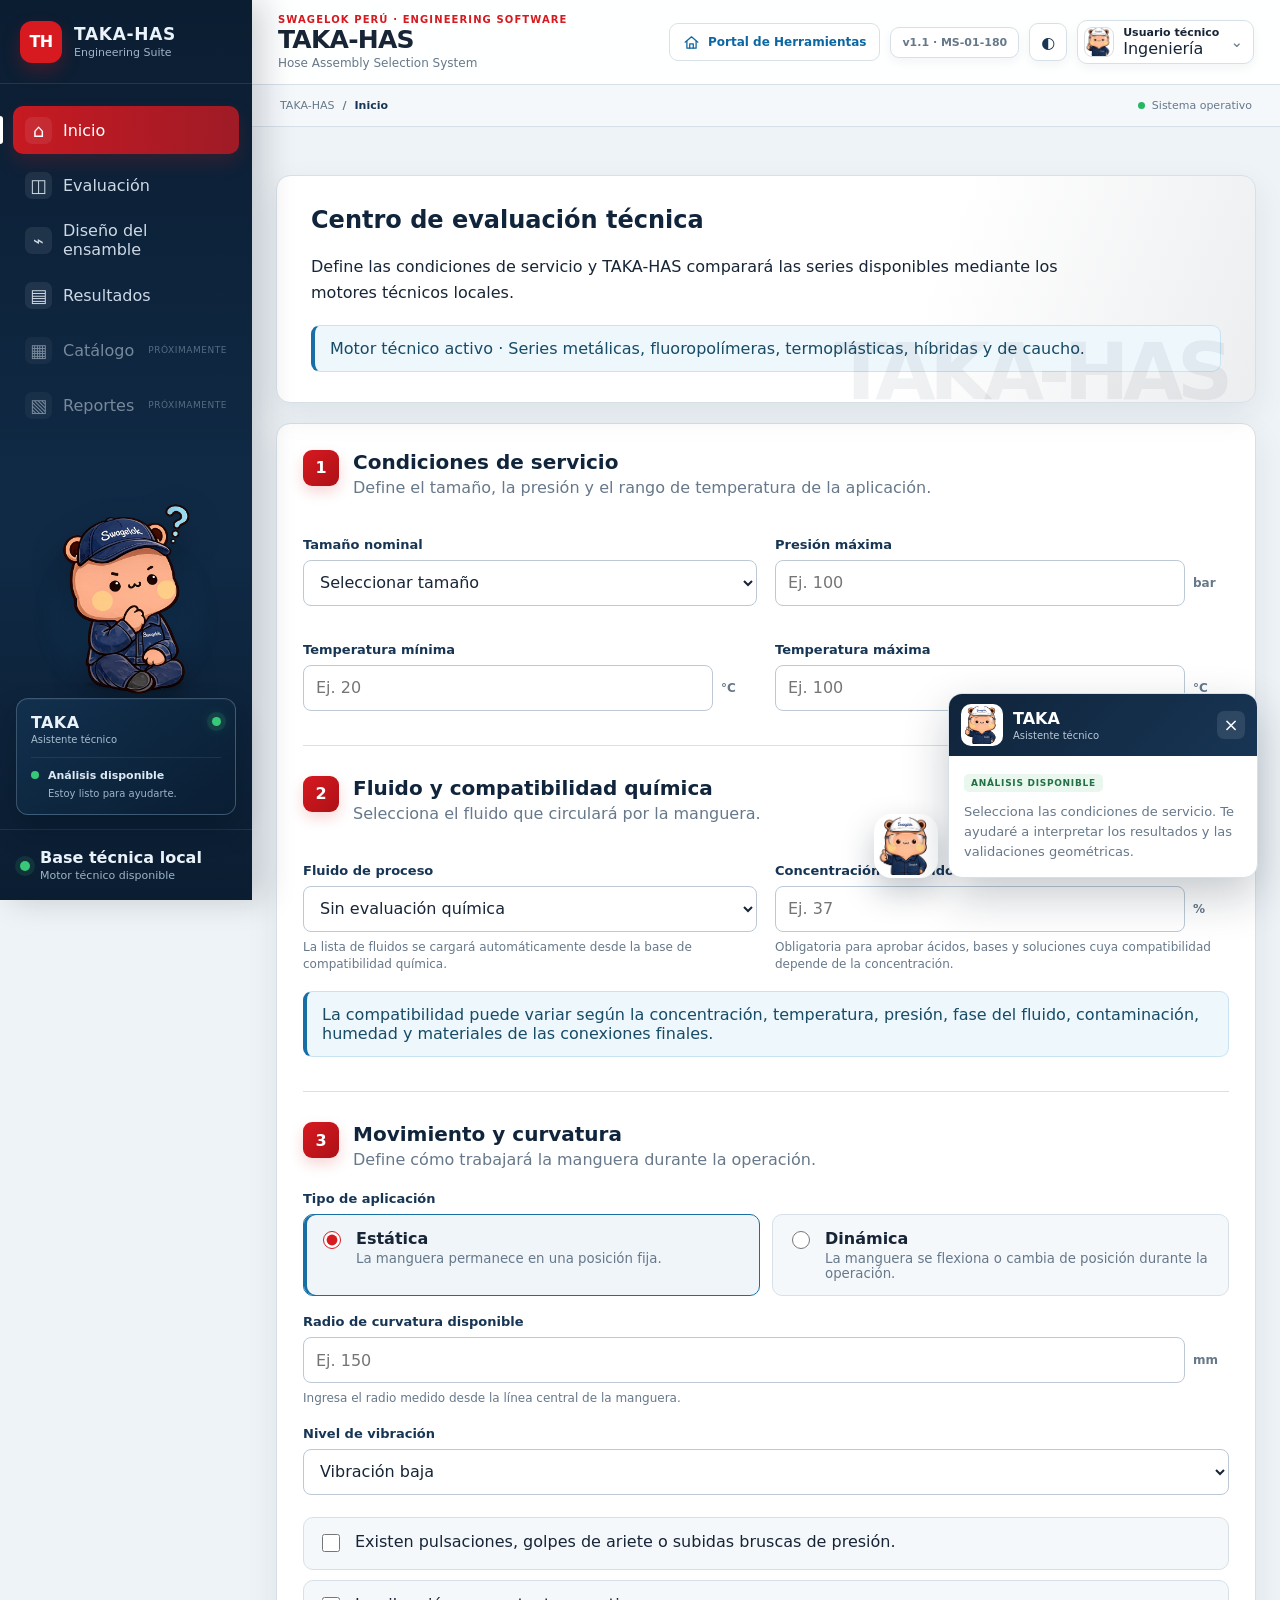
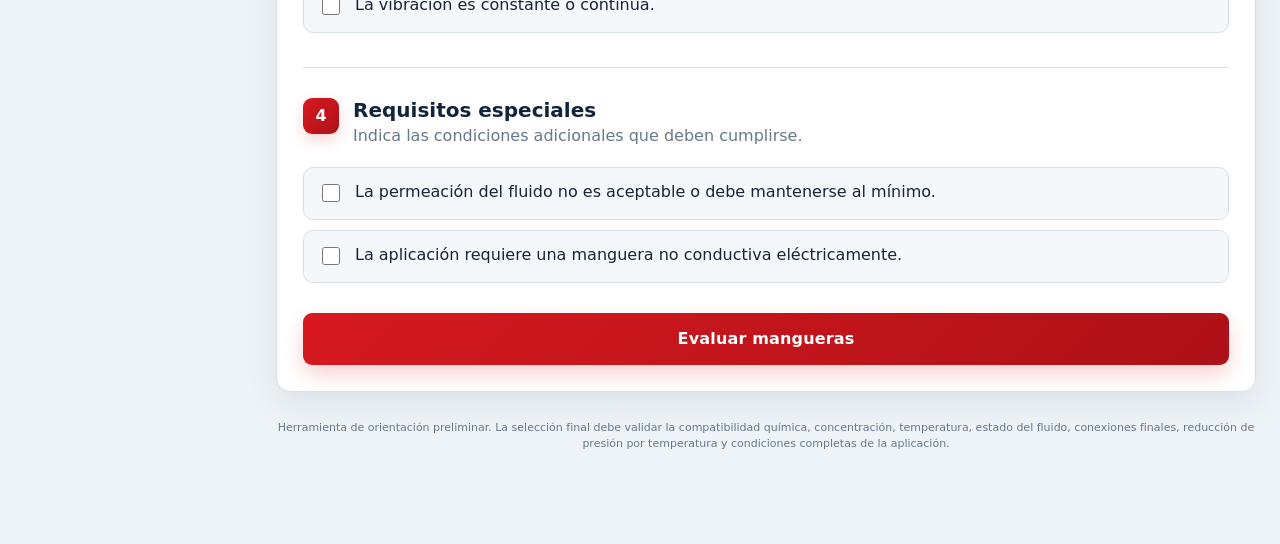
==== commit cec096da: "Add portal home link to the topbar" ====
--- a/index.html
+++ b/index.html
@@ -55,6 +55,19 @@
           <div><p>SWAGELOK PERÚ · ENGINEERING SOFTWARE</p><h1>TAKA-HAS</h1><span>Hose Assembly Selection System</span></div>
         </div>
         <div class="topbar-actions">
+          <a
+  href="https://iori11taka.github.io/swagelok-tools-portal/"
+  class="portal-home-link"
+  title="Volver al Portal de Herramientas"
+>
+  <svg viewBox="0 0 24 24" aria-hidden="true">
+    <path d="M3 11.5 12 4l9 7.5"></path>
+    <path d="M5.5 10.5V20h13v-9.5"></path>
+    <path d="M9.5 20v-6h5v6"></path>
+  </svg>
+
+  <span>Portal de Herramientas</span>
+</a>
           <span class="version-chip">v1.1 · MS-01-180</span>
           <button id="installAppButton" class="install-app-button hidden" type="button" title="Instalar TAKA-HAS">Instalar app</button>
           <button id="themeToggle" class="icon-button" type="button" aria-label="Cambiar tema" title="Cambiar tema">◐</button>
--- a/styles.css
+++ b/styles.css
@@ -505,3 +505,117 @@
   .geometry-visual svg { min-width:620px; }
 }
 .install-app-button.hidden { display:none !important; }
+/* =====================================================
+   VOLVER AL PORTAL DE HERRAMIENTAS
+===================================================== */
+
+.portal-home-link {
+  height: 38px;
+
+  display: inline-flex;
+  align-items: center;
+  justify-content: center;
+
+  gap: 8px;
+
+  padding: 0 13px;
+
+  border: 1px solid var(--border-color, #d8e1e8);
+  border-radius: 9px;
+
+  background: var(--surface, #ffffff);
+
+  color: #0b67a3;
+
+  font-size: 12px;
+  font-weight: 600;
+
+  text-decoration: none;
+
+  white-space: nowrap;
+
+  transition:
+    background 0.2s ease,
+    border-color 0.2s ease,
+    color 0.2s ease,
+    transform 0.2s ease,
+    box-shadow 0.2s ease;
+}
+
+.portal-home-link svg {
+  width: 17px;
+  height: 17px;
+
+  fill: none;
+
+  stroke: currentColor;
+  stroke-width: 1.8;
+
+  stroke-linecap: round;
+  stroke-linejoin: round;
+}
+
+.portal-home-link:hover {
+  background: #f2f8fc;
+
+  border-color: #9fc5dc;
+
+  color: #005b96;
+
+  transform: translateY(-1px);
+
+  box-shadow:
+    0 4px 12px
+    rgba(18, 55, 82, 0.08);
+}
+
+.portal-home-link:active {
+  transform: translateY(0);
+}
+
+
+/* MODO OSCURO */
+
+html[data-theme="dark"] .portal-home-link {
+  background: rgba(255,255,255,0.04);
+
+  border-color: rgba(255,255,255,0.12);
+
+  color: #7fc4ee;
+}
+
+html[data-theme="dark"] .portal-home-link:hover {
+  background: rgba(255,255,255,0.08);
+
+  border-color: rgba(127,196,238,0.35);
+
+  color: #a7d9f5;
+}
+
+
+/* TABLET */
+
+@media (max-width: 900px) {
+
+  .portal-home-link span {
+    display: none;
+  }
+
+  .portal-home-link {
+    width: 38px;
+
+    padding: 0;
+  }
+
+}
+
+
+/* MÓVIL */
+
+@media (max-width: 600px) {
+
+  .portal-home-link {
+    display: none;
+  }
+
+}
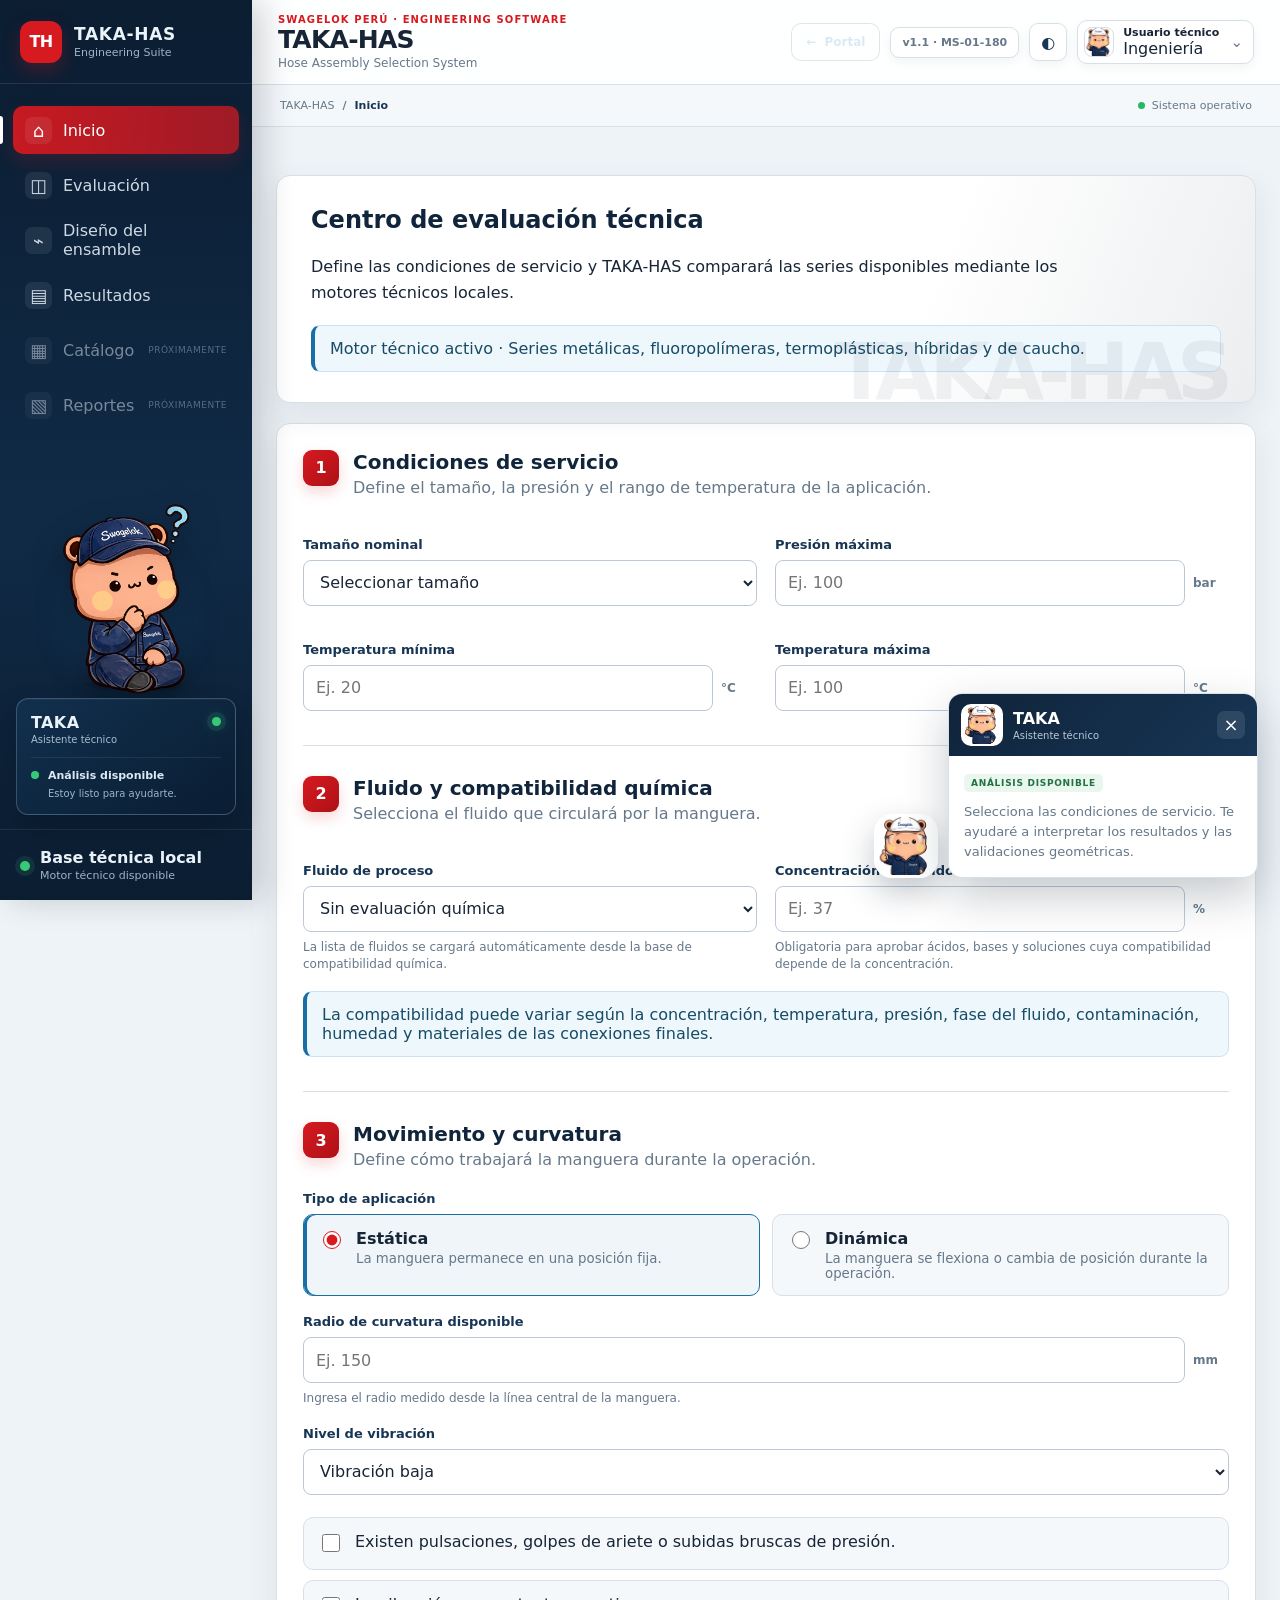
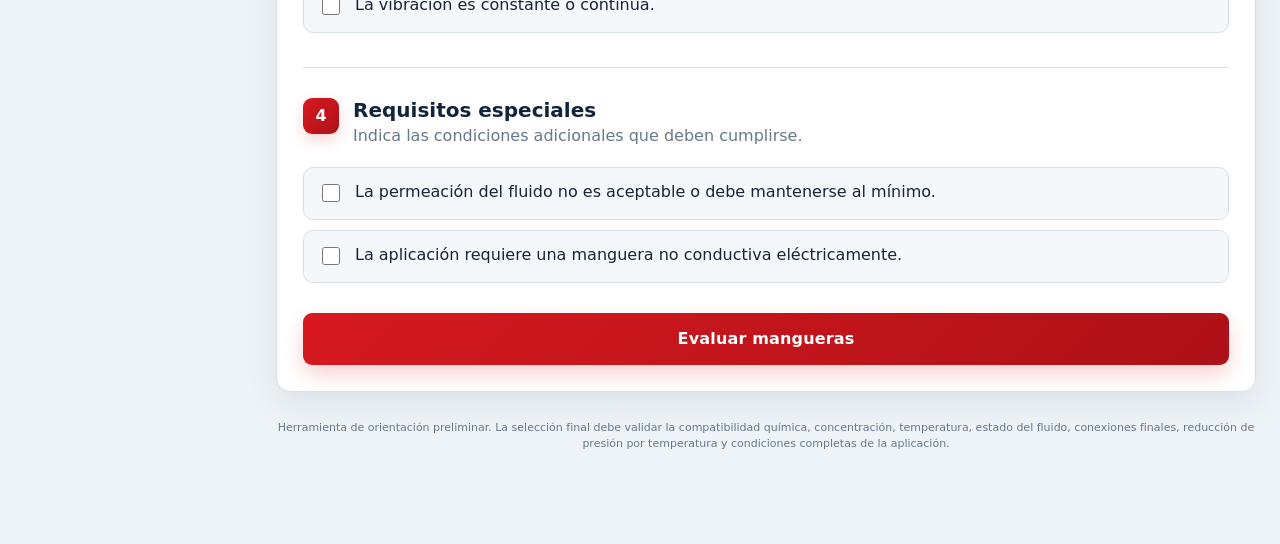
==== commit 0f072748: "Update index.html" ====
--- a/index.html
+++ b/index.html
@@ -60,13 +60,8 @@
   class="portal-home-link"
   title="Volver al Portal de Herramientas"
 >
-  <svg viewBox="0 0 24 24" aria-hidden="true">
-    <path d="M3 11.5 12 4l9 7.5"></path>
-    <path d="M5.5 10.5V20h13v-9.5"></path>
-    <path d="M9.5 20v-6h5v6"></path>
-  </svg>
-
-  <span>Portal de Herramientas</span>
+  <span class="portal-arrow">←</span>
+  <span>Portal</span>
 </a>
           <span class="version-chip">v1.1 · MS-01-180</span>
           <button id="installAppButton" class="install-app-button hidden" type="button" title="Instalar TAKA-HAS">Instalar app</button>
--- a/styles.css
+++ b/styles.css
@@ -619,3 +619,47 @@
   }
 
 }
+
+/* =========================================================
+   BOTÓN VOLVER AL PORTAL
+   ========================================================= */
+
+.portal-home-link {
+  display: inline-flex !important;
+  align-items: center;
+  gap: 8px;
+
+  height: 38px;
+  padding: 0 14px;
+
+  border: 1px solid rgba(148, 163, 184, 0.28);
+  border-radius: 10px;
+
+  background: rgba(255, 255, 255, 0.04);
+  color: #dce8f5;
+
+  font-size: 12px;
+  font-weight: 700;
+  text-decoration: none;
+
+  cursor: pointer;
+  white-space: nowrap;
+}
+
+.portal-home-link svg {
+  display: block;
+  width: 16px;
+  height: 16px;
+
+  fill: none;
+  stroke: currentColor;
+  stroke-width: 1.8;
+  stroke-linecap: round;
+  stroke-linejoin: round;
+}
+
+.portal-home-link:hover {
+  background: rgba(255, 255, 255, 0.09);
+  border-color: rgba(148, 163, 184, 0.5);
+  transform: translateY(-1px);
+}
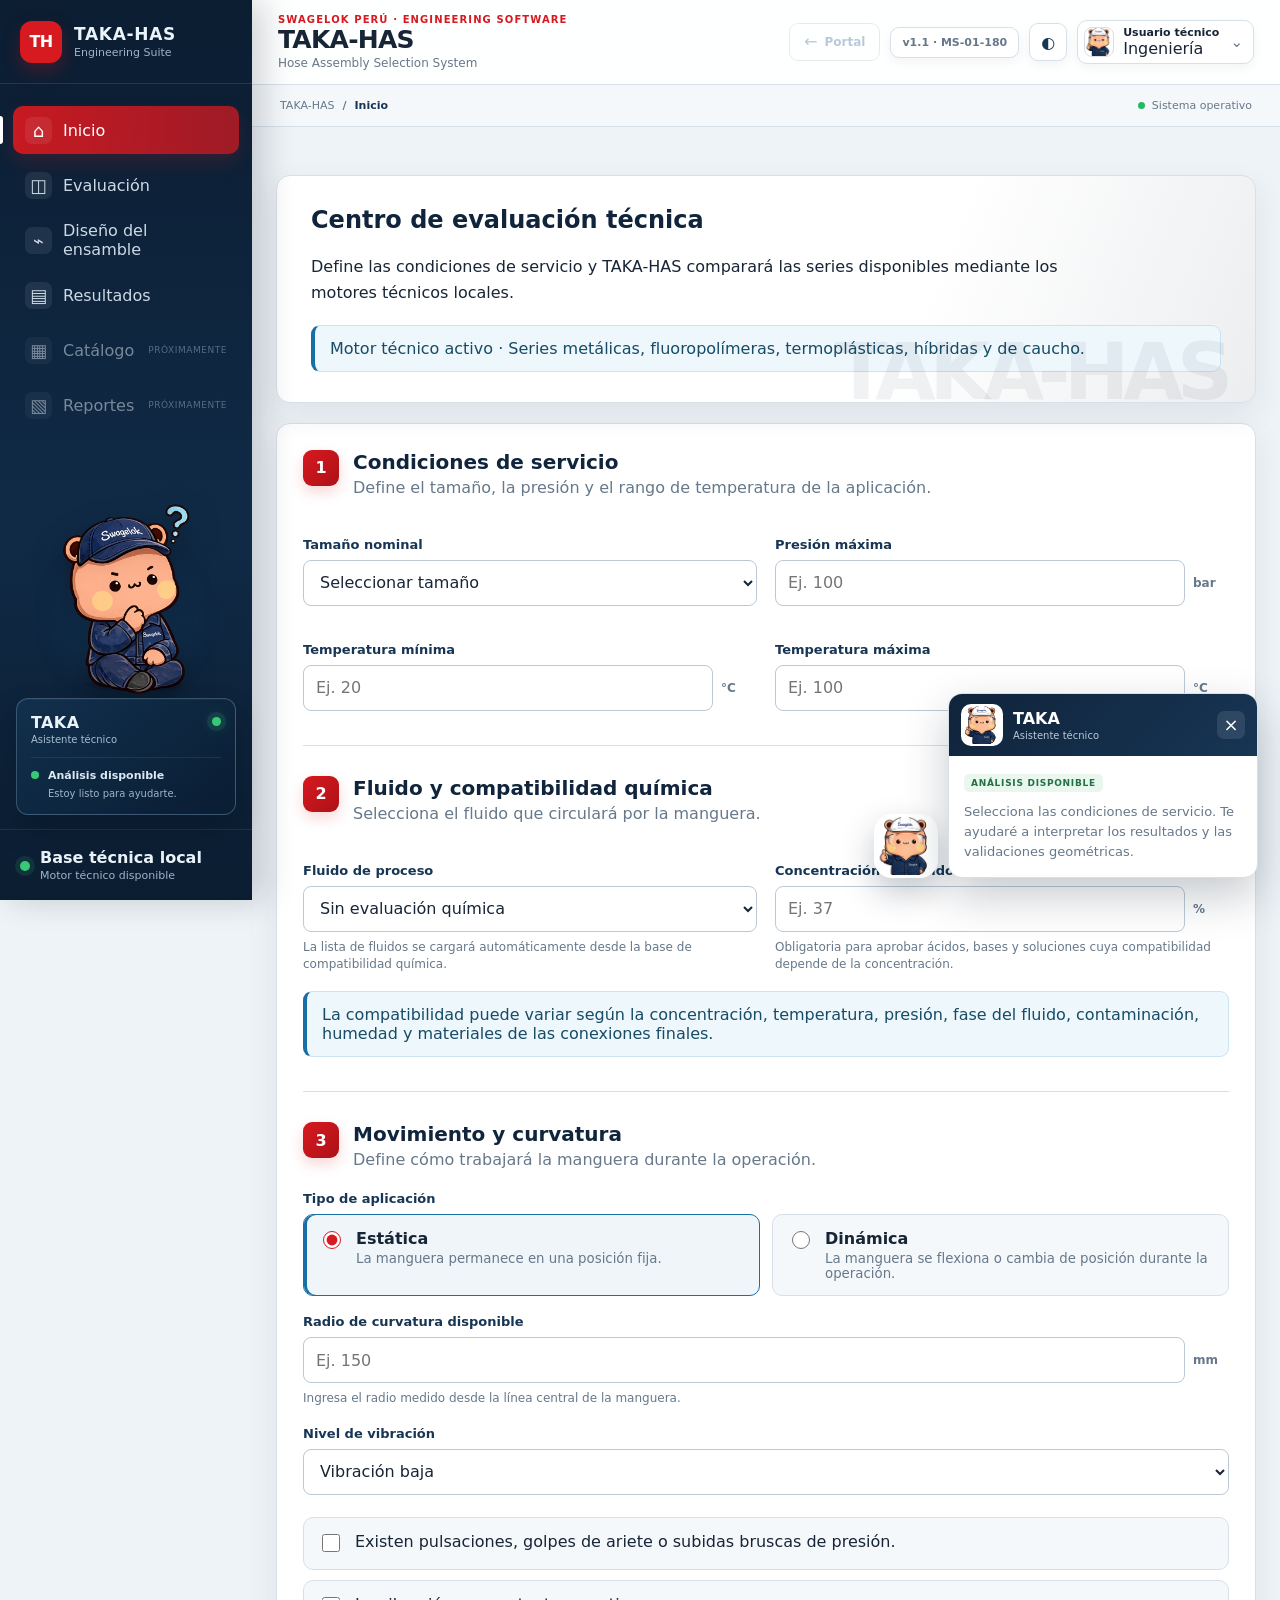
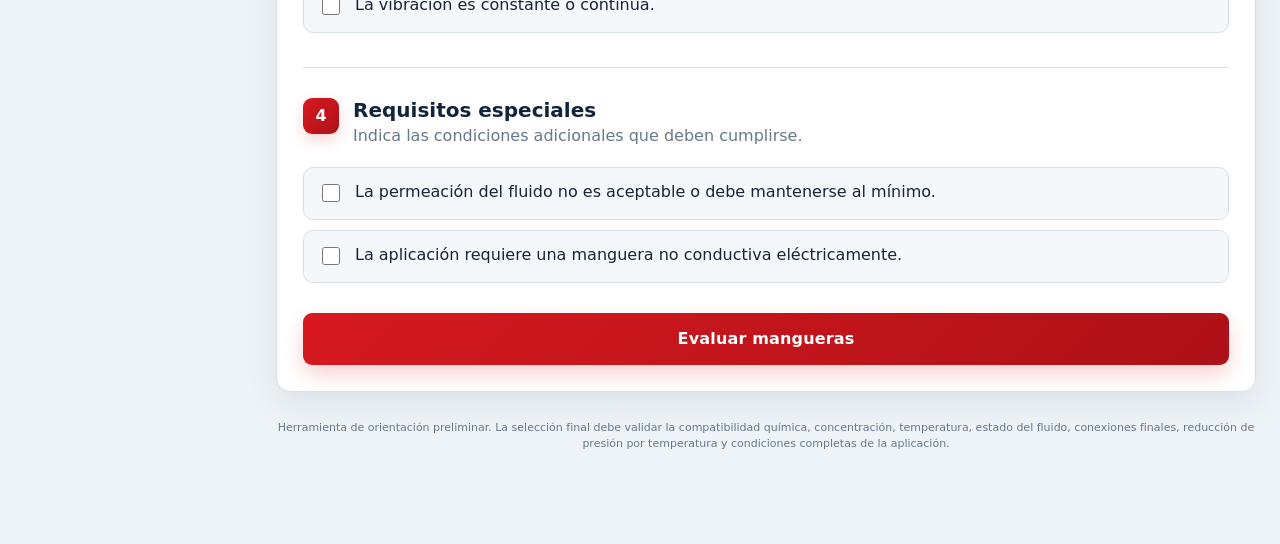
==== commit 52b0bc7b: "Add version query to stylesheet link Updated the stylesheet link to include a version query paramete" ====
--- a/index.html
+++ b/index.html
@@ -13,7 +13,7 @@
   <link rel="manifest" href="manifest.webmanifest" />
   <link rel="icon" href="assets/icons/icon-192.png" sizes="192x192" />
   <link rel="apple-touch-icon" href="assets/icons/icon-192.png" />
-  <link rel="stylesheet" href="styles.css" />
+  <link rel="stylesheet" href="styles.css?v=2" />
 </head>
 <body>
   <div class="software-shell">
--- a/styles.css
+++ b/styles.css
@@ -663,3 +663,73 @@
   border-color: rgba(148, 163, 184, 0.5);
   transform: translateY(-1px);
 }
+/* =========================================================
+   ACCESO AL PORTAL PRINCIPAL
+========================================================= */
+
+.portal-home-link {
+  display: inline-flex !important;
+  align-items: center !important;
+  justify-content: center !important;
+
+  gap: 7px !important;
+
+  height: 38px !important;
+  padding: 0 14px !important;
+
+  border: 1px solid rgba(148, 163, 184, 0.22) !important;
+  border-radius: 9px !important;
+
+  background: rgba(255, 255, 255, 0.035) !important;
+
+  color: #b8c9d9 !important;
+
+  font-family: inherit !important;
+  font-size: 12px !important;
+  font-weight: 600 !important;
+
+  line-height: 1 !important;
+
+  text-decoration: none !important;
+
+  white-space: nowrap !important;
+
+  cursor: pointer !important;
+
+  transition:
+    background 0.18s ease,
+    border-color 0.18s ease,
+    color 0.18s ease,
+    transform 0.18s ease !important;
+}
+
+
+.portal-arrow {
+  font-size: 16px !important;
+  font-weight: 400 !important;
+
+  line-height: 1 !important;
+
+  transition: transform 0.18s ease;
+}
+
+
+.portal-home-link:hover {
+  background: rgba(255, 255, 255, 0.075) !important;
+
+  border-color: rgba(148, 163, 184, 0.42) !important;
+
+  color: #ffffff !important;
+
+  transform: translateY(-1px);
+}
+
+
+.portal-home-link:hover .portal-arrow {
+  transform: translateX(-2px);
+}
+
+
+.portal-home-link:active {
+  transform: translateY(0);
+}
